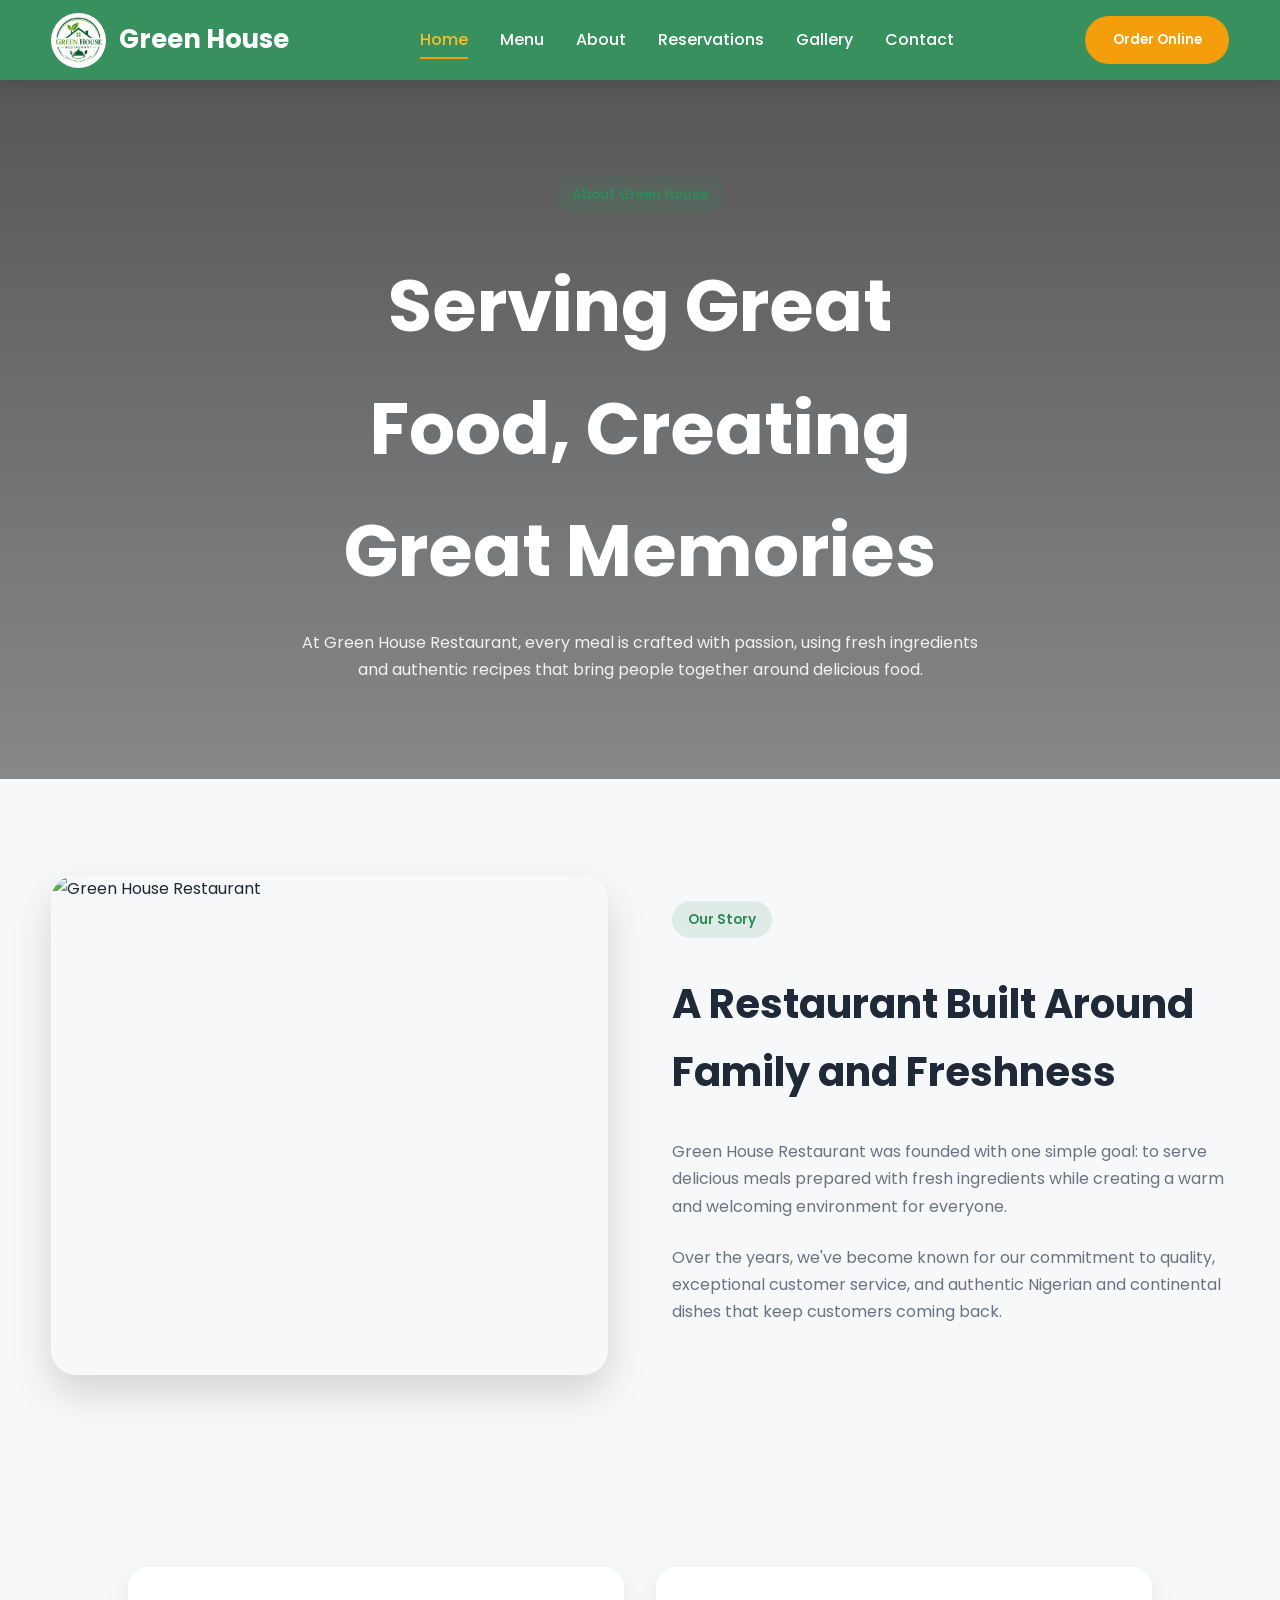
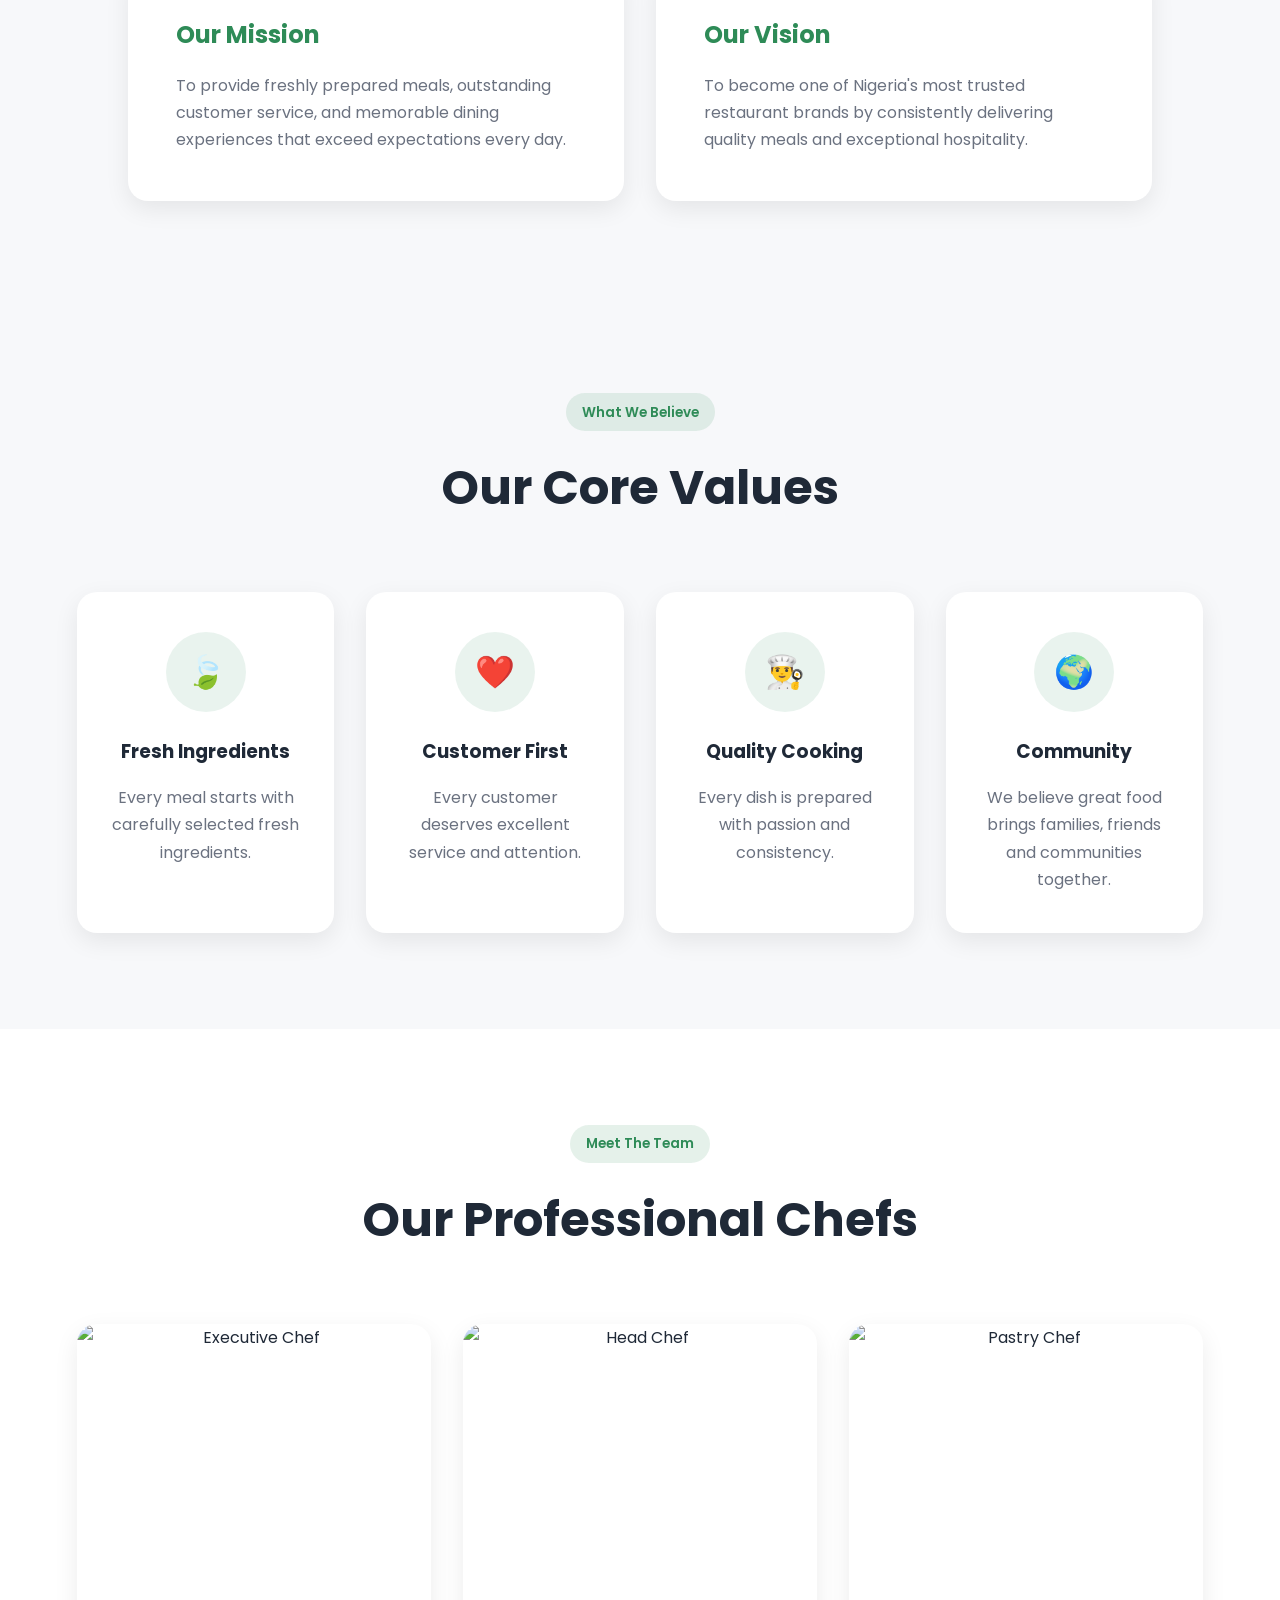
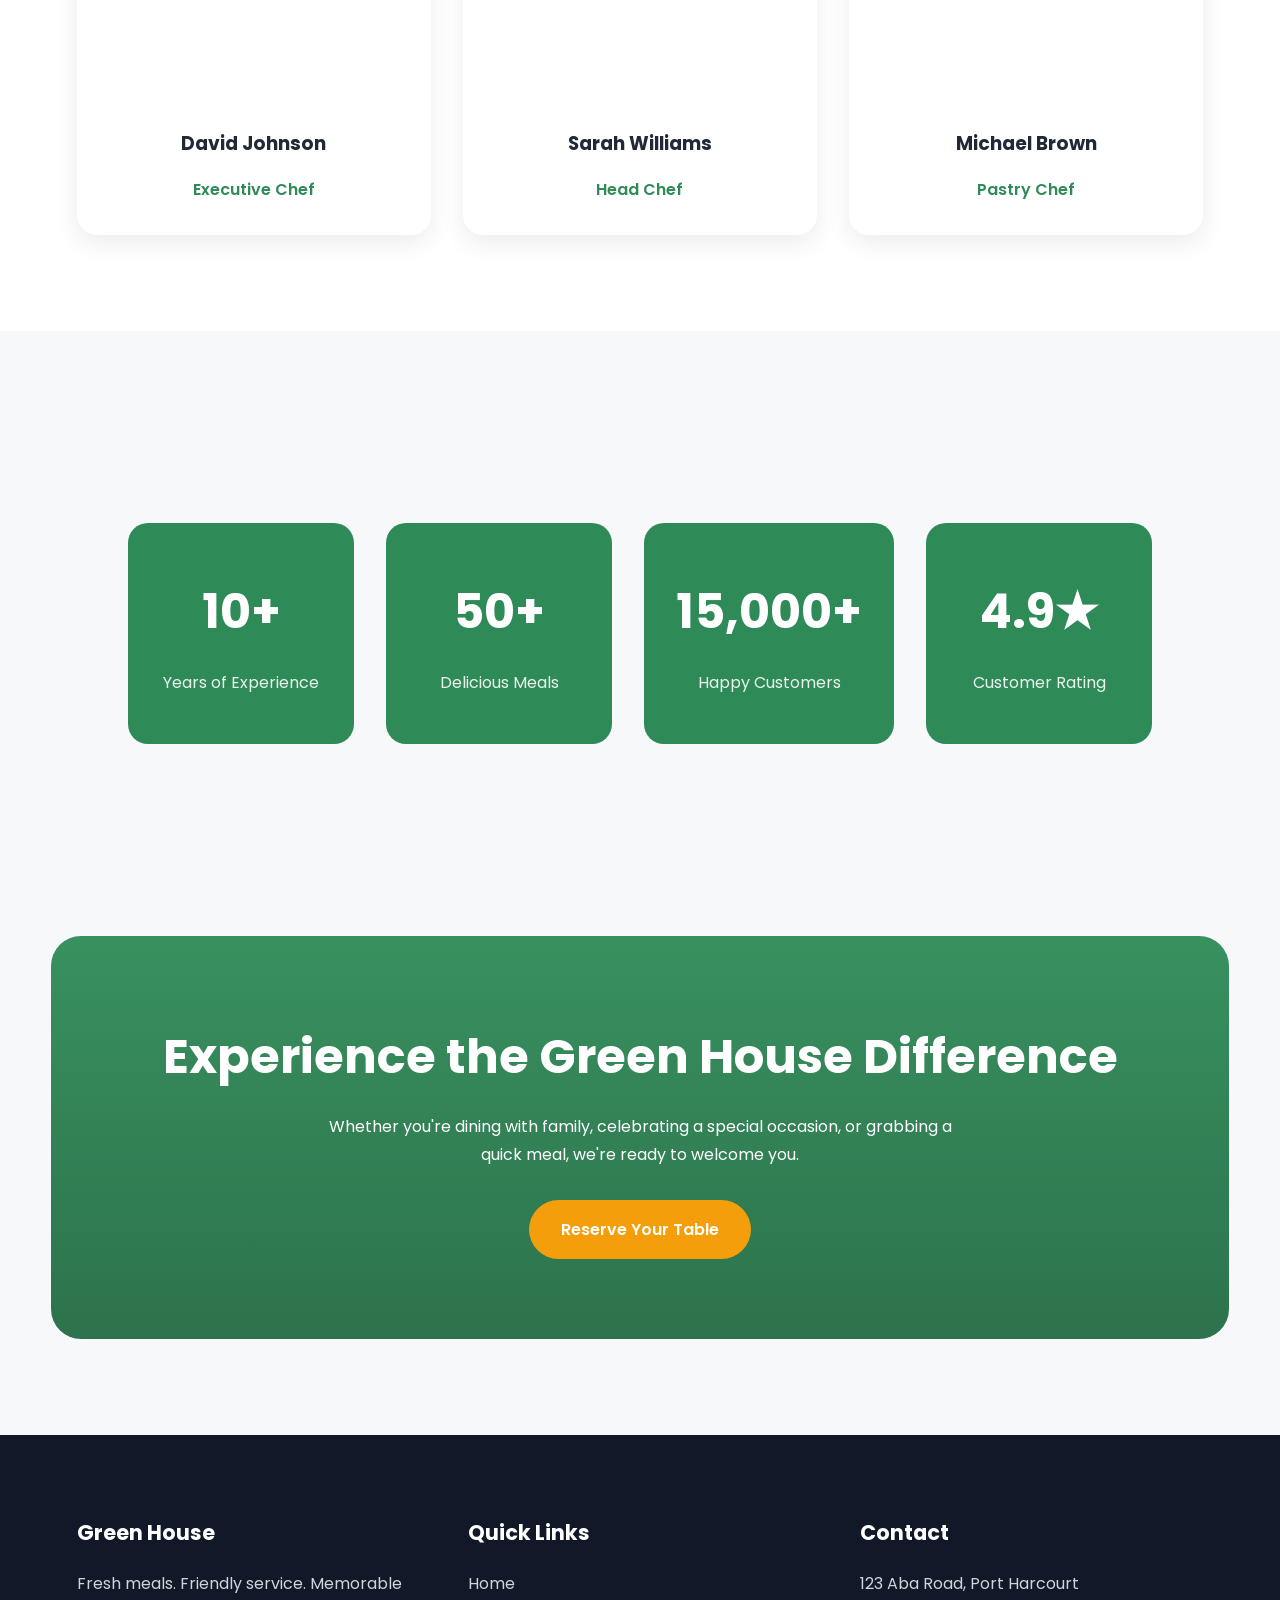
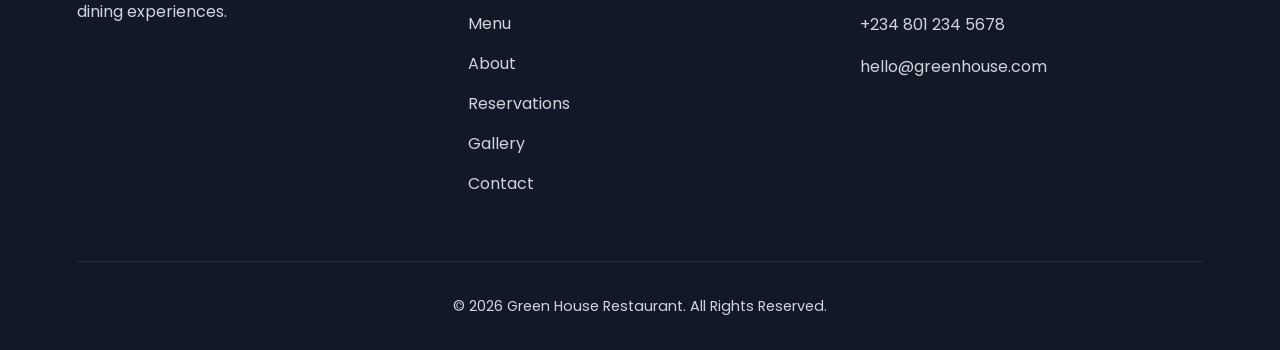
==== pages/about.html @ 8e7ea3d3 "website completed" ====
<!DOCTYPE html>
<html lang="en">
<head>
    <meta charset="UTF-8">
    <meta name="viewport" content="width=device-width, initial-scale=1.0">

    <!--ICONS LINK-->
    
    <link rel="stylesheet" href="https://cdnjs.cloudflare.com/ajax/libs/font-awesome/6.7.2/css/all.min.css">

    <!-- PAGE LINKS -->

    <link rel="stylesheet" href="/css/style.css">

    <link rel="stylesheet" href="/css/homepage.css">
    
    <link rel="stylesheet" href="/css/about.css">

    <link rel="stylesheet" href="/css/responsive.css">

    <!-- FAVICON LINK -->

    <link rel="shortcut icon" href="/assets/icons/Green house logo.png" type="image/x-icon">

    <title>About | Green House Restaurant</title>
</head>
<body>
    <header class="header-container"></header>

    <main>

    <!-- ==========================================
         ABOUT HERO
    =========================================== -->

    <section class="about-hero">

        <div class="about-hero-content">

            <span class="section-tag">

                About Green House

            </span>

            <h1>

                Serving Great Food, Creating Great Memories

            </h1>

            <p>

                At Green House Restaurant, every meal is crafted with passion,
                using fresh ingredients and authentic recipes that bring people
                together around delicious food.

            </p>

        </div>

    </section>



    <!-- ==========================================
         OUR STORY
    =========================================== -->

    <section class="our-story">

        <div class="story-image">

            <img src="images/restaurant-interior.jpg"
                alt="Green House Restaurant">

        </div>

        <div class="story-content">

            <span class="section-tag">

                Our Story

            </span>

            <h2>

                A Restaurant Built Around Family and Freshness

            </h2>

            <p>

                Green House Restaurant was founded with one simple goal:
                to serve delicious meals prepared with fresh ingredients
                while creating a warm and welcoming environment for everyone.

            </p>

            <p>

                Over the years, we've become known for our commitment to
                quality, exceptional customer service, and authentic
                Nigerian and continental dishes that keep customers
                coming back.

            </p>

        </div>

    </section>



    <!-- ==========================================
         MISSION & VISION
    =========================================== -->

    <section class="mission-vision">

        <article class="mission-card">

            <h2>

                Our Mission

            </h2>

            <p>

                To provide freshly prepared meals,
                outstanding customer service,
                and memorable dining experiences
                that exceed expectations every day.

            </p>

        </article>



        <article class="vision-card">

            <h2>

                Our Vision

            </h2>

            <p>

                To become one of Nigeria's most trusted
                restaurant brands by consistently delivering
                quality meals and exceptional hospitality.

            </p>

        </article>

    </section>



    <!-- ==========================================
         OUR VALUES
    =========================================== -->

    <section class="our-values">

        <div class="section-heading">

            <span class="section-tag">

                What We Believe

            </span>

            <h2>

                Our Core Values

            </h2>

        </div>

        <div class="values-container">

            <article class="value-card">

                <div class="value-icon">

                    🍃

                </div>

                <h3>

                    Fresh Ingredients

                </h3>

                <p>

                    Every meal starts with carefully selected fresh ingredients.

                </p>

            </article>



            <article class="value-card">

                <div class="value-icon">

                    ❤️

                </div>

                <h3>

                    Customer First

                </h3>

                <p>

                    Every customer deserves excellent service and attention.

                </p>

            </article>



            <article class="value-card">

                <div class="value-icon">

                    👨‍🍳

                </div>

                <h3>

                    Quality Cooking

                </h3>

                <p>

                    Every dish is prepared with passion and consistency.

                </p>

            </article>



            <article class="value-card">

                <div class="value-icon">

                    🌍

                </div>

                <h3>

                    Community

                </h3>

                <p>

                    We believe great food brings families,
                    friends and communities together.

                </p>

            </article>

        </div>

    </section>



    <!-- ==========================================
         OUR TEAM
    =========================================== -->

    <section class="our-team">

        <div class="section-heading">

            <span class="section-tag">

                Meet The Team

            </span>

            <h2>

                Our Professional Chefs

            </h2>

        </div>

        <div class="team-container">

            <article class="chef-card">

                <img src="images/chef-1.jpg"
                    alt="Executive Chef">

                <h3>

                    David Johnson

                </h3>

                <span>

                    Executive Chef

                </span>

            </article>



            <article class="chef-card">

                <img src="images/chef-2.jpg"
                    alt="Head Chef">

                <h3>

                    Sarah Williams

                </h3>

                <span>

                    Head Chef

                </span>

            </article>



            <article class="chef-card">

                <img src="images/chef-3.jpg"
                    alt="Pastry Chef">

                <h3>

                    Michael Brown

                </h3>

                <span>

                    Pastry Chef

                </span>

            </article>

        </div>

    </section>



    <!-- ==========================================
         STATISTICS
    =========================================== -->

    <section class="statistics">

        <div class="stat">

            <h2>

                10+

            </h2>

            <p>

                Years of Experience

            </p>

        </div>



        <div class="stat">

            <h2>

                50+

            </h2>

            <p>

                Delicious Meals

            </p>

        </div>



        <div class="stat">

            <h2>

                15,000+

            </h2>

            <p>

                Happy Customers

            </p>

        </div>



        <div class="stat">

            <h2>

                4.9★

            </h2>

            <p>

                Customer Rating

            </p>

        </div>

    </section>



    <!-- ==========================================
         ABOUT CTA
    =========================================== -->

    <section class="about-cta">

        <h2>

            Experience the Green House Difference

        </h2>

        <p>

            Whether you're dining with family,
            celebrating a special occasion,
            or grabbing a quick meal,
            we're ready to welcome you.

        </p>

        <a href="reservation.html"
            class="cta-btn">

            Reserve Your Table

        </a>

    </section>

</main>

    <footer class="reusable-footer">

    </footer>

    <script type="module" src="/js/script.js"></script>
</body>
</html>
---- css/style.css ----
/* ===========================
   GOOGLE FONTS
=========================== */

@import url('https://fonts.googleapis.com/css2?family=Poppins:wght@300;400;500;600;700;800&display=swap');


/* ===========================
   CSS VARIABLES
=========================== */

:root{

    --primary:#2E8B57;
    --primary-dark:#226b43;

    --secondary:#F59E0B;
    --secondary-light:#FBBF24;

    --white:#FFFFFF;
    --background:#F7F8FA;

    --text:#1F2937;
    --text-light:#6B7280;

    --border:#E5E7EB;

    --shadow:0 8px 25px rgba(0,0,0,.08);
    --shadow-lg:0 18px 40px rgba(0,0,0,.15);

    --transition:.35s ease;

    --radius-sm:8px;
    --radius-md:15px;
    --radius-lg:25px;

}

/* ===========================
   RESET
=========================== */

*{

    margin:0;
    padding:0;
    box-sizing:border-box;

}

html{

    scroll-behavior:smooth;

}

body{

    font-family:'Poppins',sans-serif;

    background:var(--background);

    color:var(--text);

    line-height:1.7;

    overflow-x:hidden;

}

img{

    display:block;

    width:100%;

}

a{

    text-decoration:none;

}

ul{

    list-style:none;

}

button{

    border:none;

    outline:none;

    cursor:pointer;

    font-family:inherit;

}

/* ===========================
   CONTAINER
=========================== */

.container{

    width:min(1200px,90%);

    margin:auto;

}


/* ===========================
   SECTIONS
=========================== */

section{

    padding:6rem 6%;

}

/* ===========================
   SECTION HEADING
=========================== */

.section-heading{

    max-width:650px;

    margin:0 auto 4rem;

    text-align:center;

}

.section-tag{

    display:inline-block;

    background:rgba(46,139,87,.12);

    color:var(--primary);

    padding:.45rem 1rem;

    border-radius:999px;

    font-size:.85rem;

    font-weight:600;

    margin-bottom:1rem;

}

.section-heading h2{

    font-size:clamp(2rem,4vw,3rem);

    margin-bottom:1rem;

    color:var(--text);

}

.section-heading p{

    color:var(--text-light);

    font-size:1rem;

}

/* ===========================
   BUTTONS
=========================== */

button,
.cta-btn,
.view-menu-btn{

    display:inline-flex;

    align-items:center;

    justify-content:center;

    padding:1rem 2rem;

    border-radius:999px;

    font-weight:600;

    transition:var(--transition);

}

button:hover,
.cta-btn:hover,
.view-menu-btn:hover{

    transform:translateY(-4px);

}


.hero-order-btn,
.order-btn,
.meal-order-btn,
.cta-btn{

    background:var(--secondary);

    color:var(--white);

}

.hero-order-btn:hover,
.order-btn:hover,
.meal-order-btn:hover,
.cta-btn:hover{

    background:var(--secondary-light);

    box-shadow:0 10px 25px rgba(245,158,11,.35);

}

.view-menu-btn{

    background:var(--primary);

    color:white;

}

.view-menu-btn:hover{

    background:var(--primary-dark);

}

/* ===========================
   CARD
=========================== */

.card,
.feature-card,
.category-card,
.testimonial{

    background:white;

    border-radius:20px;

    overflow:hidden;

    box-shadow:var(--shadow);

    transition:var(--transition);

}

.card:hover,
.feature-card:hover,
.category-card:hover,
.testimonial:hover{

    transform:translateY(-10px);

    box-shadow:var(--shadow-lg);

}


/* ===========================
   ANIMATIONS
=========================== */

@keyframes fadeUp{

    from{

        opacity:0;

        transform:translateY(40px);

    }

    to{

        opacity:1;

        transform:translateY(0);

    }

}

.hero-container,
.card,
.feature-card,
.category-card,
.testimonial{

    animation:fadeUp .8s ease forwards;

}


::selection{

    background:var(--primary);

    color:white;

}

/* ==========================================
   02. HEADER & NAVIGATION
========================================== */

header{

    position:sticky;
    top:0;
    left:0;

    width:100%;

    z-index:1000;

    background:rgba(46,139,87,.95);

    backdrop-filter:blur(12px);

    box-shadow:0 5px 20px rgba(0,0,0,.12);

}

.nav-bar{

    width:min(1200px,92%);
    margin:auto;

    display:flex;

    justify-content:space-between;
    align-items:center;

    min-height:80px;

}


.logo{

    display:flex;

    align-items:center;

    gap:.8rem;

}

#green-house-logo{

    width:55px;
    height:55px;

    object-fit:cover;

    border-radius:50%;

}

.logo h2{

    color:var(--white);

    font-size:1.6rem;

    font-weight:700;

}


.nav-list-items{

    display:flex;

    align-items:center;

    gap:2rem;

}


.nav-list-items a{

    position:relative;

    color:var(--white);

    font-size:1rem;

    font-weight:500;

    transition:var(--transition);

}

.nav-list-items a::after{

    content:"";

    position:absolute;

    left:0;
    bottom:-8px;

    width:0;

    height:2px;

    background:var(--secondary);

    transition:var(--transition);

}


.nav-list-items a:hover::after,
.nav-list-items a.active::after{

    width:100%;

}


.nav-list-items a.active{

    color:var(--secondary-light);

}


.order-btn{

    background:var(--secondary);

    color:var(--white);

    padding:.9rem 1.7rem;

    border-radius:999px;

    font-weight:600;

}

.order-btn:hover{

    background:var(--secondary-light);

}


.menu-toggle{

    display:none;

    background:none;

}


.menu-toggle span{

    display:block;

    width:28px;

    height:3px;

    margin:5px 0;

    background:var(--white);

    border-radius:50px;

    transition:var(--transition);

}

.menu-toggle.active span:nth-child(1){

    transform:translateY(8px) rotate(45deg);

}

.menu-toggle.active span:nth-child(2){

    opacity:0;

}

.menu-toggle.active span:nth-child(3){

    transform:translateY(-8px) rotate(-45deg);

}


/* ==========================================
   09. FOOTER
========================================== */

footer{

    background:#111827;

    color:#d1d5db;

    padding:5rem 6% 2rem;

}

.footer-container{

    width:min(1200px,100%);

    margin:auto;

    display:grid;

    grid-template-columns:repeat(auto-fit,minmax(250px,1fr));

    gap:3rem;

}

.footer-container h3{

    color:#fff;

    margin-bottom:1.2rem;

    font-size:1.3rem;

}

.footer-container p{

    margin-bottom:.8rem;

    line-height:1.8;

}

.footer-container ul{

    display:flex;

    flex-direction:column;

    gap:.8rem;

}

.footer-container a{

    color:#d1d5db;

    transition:var(--transition);

}

.footer-container a:hover{

    color:var(--secondary);

    padding-left:6px;

}

.copyright{

    text-align:center;

    margin-top:4rem;

    padding-top:2rem;

    border-top:1px solid rgba(255,255,255,.1);

    font-size:.9rem;

}





/* ==========================================
   NOTIFICATION
========================================== */

.notification{

    position:fixed;

    top:2rem;

    right:2rem;

    min-width:280px;

    max-width:350px;

    padding:1rem 1.5rem;

    border-radius:12px;

    color:#fff;

    font-weight:500;

    box-shadow:0 10px 30px rgba(0,0,0,.15);

    transform:translateX(120%);

    transition:.35s ease;

    z-index:9999;

}

.notification.show{

    transform:translateX(0);

}

.notification.success{

    background:var(--primary);

}

.notification.error{

    background:#dc2626;

}

@media(max-width:768px){

    

}
---- css/homepage.css ----
/* ==========================================
   03. HERO SECTION
========================================== */

.hero-section{

    min-height:90vh;

    display:flex;

    align-items:center;

    padding:0 6%;

    background:
        linear-gradient(
            rgba(0,0,0,.65),
            rgba(0,0,0,.45)
        ),
        url("/assets/images/Hero image.jpg");

    background-size:cover;

    background-position:center;

    background-repeat:no-repeat;

}


.hero-container{

    max-width:650px;

    color:var(--white);

}

.hero-container h1{

    font-size:clamp(3rem,6vw,5rem);

    line-height:1.1;

    font-weight:700;

    margin-bottom:1.5rem;

}

.hero-container p{

    font-size:1.1rem;

    color:rgba(255,255,255,.9);

    margin-bottom:2rem;

    max-width:600px;

}


.hero-buttons{

    display:flex;

    align-items:center;

    gap:1rem;

    flex-wrap:wrap;

}

.hero-order-btn{

    background:var(--secondary);

    color:var(--white);

    padding:1rem 2.3rem;

    border-radius:999px;

    font-size:1rem;

    font-weight:600;

    transition:var(--transition);

}

.hero-order-btn:hover{

    background:var(--secondary-light);

    transform:translateY(-4px);

    box-shadow:0 12px 30px rgba(245,158,11,.35);

}

.hero-order-btn:disabled{

    background:#b9b9b9;

    cursor:not-allowed;

    transform:none;

    box-shadow:none;

}


/* ==========================================
   04. FEATURED MEALS
========================================== */

.featured-meals{

    background:var(--background);

}

.meals{

    width:min(1200px,100%);

    margin:auto;

    display:grid;

    grid-template-columns:repeat(auto-fit,minmax(320px,1fr));

    gap:2rem;

}

.card{

    background:var(--white);

    border-radius:20px;

    overflow:hidden;

    box-shadow:var(--shadow);

    transition:var(--transition);

    display:flex;

    flex-direction:column;

}

.card:hover{

    transform:translateY(-10px);

    box-shadow:var(--shadow-lg);

}

.card-image{

    position:relative;

    overflow:hidden;

}

.card-image img{

    width:100%;

    height:240px;

    object-fit:cover;

    transition:.5s;

}

.card:hover .card-image img{

    transform:scale(1.08);

}

.badge{

    position:absolute;

    top:15px;

    right:15px;

    background:#dc2626;

    color:white;

    padding:.45rem .9rem;

    border-radius:999px;

    font-size:.75rem;

    font-weight:600;

}

.card-content{

    flex:1;

    padding:1.5rem;

}

.card-content h3{

    font-size:1.35rem;

    margin-bottom:.75rem;

}

.card-content p{

    color:var(--text-light);

    font-size:.95rem;

}

.card-footer{

    display:flex;

    justify-content:space-between;

    align-items:center;

    padding:1.5rem;

    border-top:1px solid var(--border);

}

.price{

    color:var(--primary);

    font-size:1.4rem;

    font-weight:700;

}

.meal-order-btn{

    background:var(--primary);

    color:white;

    padding:.85rem 1.4rem;

    border-radius:999px;

    transition:var(--transition);

}

.meal-order-btn:hover{

    background:var(--primary-dark);

}

.featured-btn{

    margin-top:4rem;

    text-align:center;

}

.view-menu-btn{

    padding:1rem 2rem;

    background:var(--primary);

    color:white;

    border-radius:999px;

    display:inline-block;

    transition:var(--transition);

}

.view-menu-btn:hover{

    background:var(--primary-dark);

}



/* ==========================================
   05. WHY CHOOSE US
========================================== */

.why-us{

    background:#fff;

}

.features{

    width:min(1200px,100%);
    margin:auto;

    display:grid;

    grid-template-columns:repeat(auto-fit,minmax(250px,1fr));

    gap:2rem;

}

.feature-card{

    background:#fff;

    padding:2.5rem 2rem;

    text-align:center;

    border-radius:20px;

    box-shadow:var(--shadow);

    transition:var(--transition);

}

.feature-card:hover{

    transform:translateY(-10px);

    box-shadow:var(--shadow-lg);

}

.feature-icon{

    width:80px;

    height:80px;

    margin:0 auto 1.5rem;

    display:flex;

    justify-content:center;

    align-items:center;

    font-size:2.2rem;

    background:rgba(46,139,87,.1);

    border-radius:50%;

}

.feature-card h3{

    margin-bottom:1rem;

    font-size:1.35rem;

}

.feature-card p{

    color:var(--text-light);

    font-size:.95rem;

}


/* ==========================================
   06. CATEGORIES
========================================== */

.categories{

    background:var(--background);

}

.category-container{

    width:min(1200px,100%);

    margin:auto;

    display:grid;

    grid-template-columns:repeat(auto-fit,minmax(260px,1fr));

    gap:2rem;

}

.category-card{

    background:#fff;

    border-radius:20px;

    overflow:hidden;

    box-shadow:var(--shadow);

    transition:var(--transition);

    cursor:pointer;

}

.category-card:hover{

    transform:translateY(-10px);

    box-shadow:var(--shadow-lg);

}

.category-card img{

    width:100%;

    height:230px;

    object-fit:cover;

    transition:.5s;

}

.category-card:hover img{

    transform:scale(1.08);

}

.category-card h3{

    padding:1.5rem;

    text-align:center;

    font-size:1.3rem;

}


/* ==========================================
   07. TESTIMONIALS
========================================== */

.testimonials{

    background:#fff;

}

.testimonial-container{

    width:min(1200px,100%);

    margin:auto;

    display:grid;

    grid-template-columns:repeat(auto-fit,minmax(320px,1fr));

    gap:2rem;

}

.testimonial{

    background:#fff;

    padding:2rem;

    border-radius:20px;

    box-shadow:var(--shadow);

    transition:var(--transition);

    position:relative;

}

.testimonial:hover{

    transform:translateY(-10px);

    box-shadow:var(--shadow-lg);

}

.testimonial::before{

    content:"“";

    position:absolute;

    top:15px;

    left:20px;

    font-size:5rem;

    color:rgba(46,139,87,.15);

    font-family:serif;

    line-height:1;

}

.testimonial p{

    margin:2rem 0 1.5rem;

    color:var(--text-light);

    font-style:italic;

}

.testimonial h4{

    color:var(--primary);

    font-weight:600;

}


/* ==========================================
   08. CALL TO ACTION
========================================== */

.cta{

    text-align:center;

    background:linear-gradient(rgba(46,139,87,.95),rgba(34,107,67,.95));

    color:#fff;

    border-radius:30px;

    width:min(1200px,92%);

    margin:6rem auto;

}

.cta h2{

    font-size:clamp(2rem,4vw,3rem);

    margin-bottom:1rem;

}

.cta p{

    max-width:650px;

    margin:0 auto 2rem;

    opacity:.9;

}

.cta-btn{

    display:inline-block;

    background:var(--secondary);

    color:#fff;

    padding:1rem 2rem;

    border-radius:999px;

    transition:var(--transition);

}

.cta-btn:hover{

    background:var(--secondary-light);

    transform:translateY(-4px);

}
---- css/about.css ----
/* ==========================================
   ABOUT HERO
========================================== */

.about-hero{

    min-height:55vh;

    display:flex;

    justify-content:center;

    align-items:center;

    text-align:center;

    padding:6rem 6%;

    background:
    linear-gradient(rgba(0,0,0,.65),rgba(0,0,0,.45)),
    url("../images/about-banner.jpg");

    background-size:cover;

    background-position:center;

    color:#fff;

}

.about-hero-content{

    max-width:700px;

}

.about-hero h1{

    font-size:clamp(2.8rem,6vw,4.5rem);

    margin:1rem 0;

}

.about-hero p{

    color:rgba(255,255,255,.9);

}



/* ==========================================
   OUR STORY
========================================== */

.our-story{

    width:min(1200px,92%);

    margin:auto;

    padding:6rem 0;

    display:grid;

    grid-template-columns:repeat(2,1fr);

    gap:4rem;

    align-items:center;

}

.story-image img{

    width:100%;

    height:500px;

    object-fit:cover;

    border-radius:25px;

    box-shadow:var(--shadow-lg);

}

.story-content h2{

    margin:1rem 0 2rem;

    font-size:2.5rem;

}

.story-content p{

    color:var(--text-light);

    margin-bottom:1.5rem;

}



/* ==========================================
   MISSION & VISION
========================================== */

.mission-vision{

    width:min(1200px,92%);

    margin:auto;

    padding-bottom:6rem;

    display:grid;

    grid-template-columns:repeat(2,1fr);

    gap:2rem;

}

.mission-card,
.vision-card{

    background:#fff;

    padding:3rem;

    border-radius:20px;

    box-shadow:var(--shadow);

    transition:var(--transition);

}

.mission-card:hover,
.vision-card:hover{

    transform:translateY(-10px);

    box-shadow:var(--shadow-lg);

}

.mission-card h2,
.vision-card h2{

    color:var(--primary);

    margin-bottom:1rem;

}

.mission-card p,
.vision-card p{

    color:var(--text-light);

}


/* ==========================================
   VALUES
========================================== */

.our-values{

    background:var(--background);

}

.values-container{

    width:min(1200px,100%);

    margin:auto;

    display:grid;

    grid-template-columns:repeat(auto-fit,minmax(250px,1fr));

    gap:2rem;

}

.value-card{

    background:#fff;

    padding:2.5rem 2rem;

    border-radius:20px;

    text-align:center;

    box-shadow:var(--shadow);

    transition:var(--transition);

}

.value-card:hover{

    transform:translateY(-10px);

    box-shadow:var(--shadow-lg);

}

.value-icon{

    width:80px;

    height:80px;

    margin:0 auto 1.5rem;

    border-radius:50%;

    background:rgba(46,139,87,.1);

    display:flex;

    justify-content:center;

    align-items:center;

    font-size:2rem;

}

.value-card h3{

    margin-bottom:1rem;

}

.value-card p{

    color:var(--text-light);

}



/* ==========================================
   TEAM
========================================== */

.our-team{

    background:#fff;

}

.team-container{

    width:min(1200px,100%);

    margin:auto;

    display:grid;

    grid-template-columns:repeat(auto-fit,minmax(300px,1fr));

    gap:2rem;

}

.chef-card{

    background:#fff;

    border-radius:20px;

    overflow:hidden;

    text-align:center;

    box-shadow:var(--shadow);

    transition:var(--transition);

}

.chef-card:hover{

    transform:translateY(-10px);

    box-shadow:var(--shadow-lg);

}

.chef-card img{

    width:100%;

    height:380px;

    object-fit:cover;

}

.chef-card h3{

    margin-top:1.5rem;

}

.chef-card span{

    display:block;

    margin:1rem 0 2rem;

    color:var(--primary);

    font-weight:600;

}



/* ==========================================
   STATISTICS
========================================== */

.statistics{

    width:min(1200px,92%);

    margin:6rem auto;

    display:grid;

    grid-template-columns:repeat(4,1fr);

    gap:2rem;

}

.stat{

    background:var(--primary);

    color:#fff;

    padding:3rem 2rem;

    text-align:center;

    border-radius:20px;

}

.stat h2{

    font-size:3rem;

    margin-bottom:1rem;

}

.stat p{

    opacity:.9;

}



/* ==========================================
   ABOUT CTA
========================================== */

.about-cta{

    width:min(1200px,92%);

    margin:6rem auto;

    padding:5rem 2rem;

    text-align:center;

    border-radius:30px;

    background:
    linear-gradient(rgba(46,139,87,.95),
    rgba(34,107,67,.95));

    color:#fff;

}

.about-cta h2{

    font-size:clamp(2rem,4vw,3rem);

    margin-bottom:1rem;

}

.about-cta p{

    max-width:650px;

    margin:0 auto 2rem;

}
---- css/responsive.css ----
@media (max-width: 992px) {

    .reservation-section{

        grid-template-columns:1fr;

        gap:3rem;

    }

    .reservation-info{

        text-align:center;

    }

    .reservation-details{

        max-width:650px;

        width:100%;

        margin:2rem auto 0;

    }
    
    
    .gallery-grid{

        grid-template-columns:repeat(2,minmax(0,1fr));

    }
    
    .contact-section{

        grid-template-columns:1fr;

        gap:3rem;

    }

}




@media(max-width:768px){

    section{

        padding:4rem 1.5rem;

    }

    .nav-bar{

        min-height:70px;
        

    }

    .order-btn{

        display:none;

    }

    .menu-toggle{

        display:block;

    }

    .nav-list-items{

        position:fixed;
        display: none;

        top:70px;
        right:-100%;

        width:260px;

        height:calc(100vh - 70px);

        background:var(--primary);

        flex-direction:column;

        justify-content:flex-start;

        padding-top:3rem;

        gap:2rem;

        transition:.4s ease;

    }

    .nav-list-items.active{
    
       display: flex;

        right:0;

    }

    .hero-section{

        min-height:75vh;

        justify-content:center;

        text-align:center;

        padding:2rem;

    }

    .hero-container{

        margin:auto;

    }

    .hero-container h1{

        font-size:2.8rem;

    }

    .hero-container p{

        font-size:1rem;

    }

    .hero-buttons{

        justify-content:center;

    }

    .hero-order-btn{

        width:100%;

    }

    .meals{

        grid-template-columns:1fr;

    }

     .features{

        grid-template-columns:1fr;

    }

    .category-container{

        grid-template-columns:1fr;

    }

     .testimonial-container{

        grid-template-columns:1fr;

    }

    .cta{

        border-radius:20px;

        padding:4rem 1.5rem;

    }

    .footer-container{

        grid-template-columns:1fr;

        text-align:center;

    }

    .footer-container ul{

        align-items:center;

    }
    
    .menu-hero{

        min-height:45vh;

    }

    .chef-special{

        grid-template-columns:1fr;

        text-align:center;

    }

    .special-image{

        order:1;

    }

    .special-content{

        order:2;

    }

    .menu-grid{

        grid-template-columns:1fr;

    }

    .filter-buttons{

        justify-content:flex-start;

        overflow-x:auto;

        flex-wrap:nowrap;

        padding-bottom:.5rem;

    }
    
    .our-story{

        grid-template-columns:1fr;

        text-align:center;

    }

    .story-image{

        order:1;

    }

    .story-content{

        order:2;

    }

    .mission-vision{

        grid-template-columns:1fr;

    }

    .values-container{

        grid-template-columns:1fr;

    }

    .team-container{

        grid-template-columns:1fr;

    }

    .statistics{

        grid-template-columns:repeat(2,1fr);

    }
    
    
    /* ==========================================
   RESERVATION RESPONSIVE
========================================== */

    
    
    .reservation-hero{

        min-height:45vh;

        padding:5rem 1.5rem;

    }

    .reservation-hero h1{

        font-size:2.8rem;

    }

    .reservation-section{

        width:92%;

        margin:4rem auto;

    }

    .reservation-form-container{

        padding:2rem;

    }

    .reservation-form{

        grid-template-columns:1fr;

    }

    .hours-container{

        grid-template-columns:1fr;

    }

    .policy-container{

        grid-template-columns:1fr;

    }

    .reservation-cta{

        width:92%;

        padding:4rem 2rem;

        margin:4rem auto;

    }
    
    
    
    
    .gallery-hero{

        min-height:45vh;

        padding:5rem 1.5rem;

    }

    .gallery-hero h1{

        font-size:2.8rem;

    }

    .gallery-filter-buttons{

        justify-content:flex-start;

        flex-wrap:nowrap;

        overflow-x:auto;

        padding-bottom:.5rem;

        scrollbar-width:none;

    }

    .gallery-filter-buttons::-webkit-scrollbar{

        display:none;

    }

    .gallery-grid{

        grid-template-columns:1fr;

    }

    .gallery-card img{

        height:250px;

    }

    .memory-container{

        grid-template-columns:1fr;

    }

    .gallery-cta{

        width:92%;

        margin:4rem auto;

        padding:4rem 2rem;

    }
    
    
    
    .contact-hero{

        min-height:45vh;

        padding:5rem 1.5rem;

    }

    .contact-hero h1{

        font-size:2.8rem;

    }

    .contact-section{

        width:100%;

        padding-inline:1.5rem;

        margin:4rem auto;

    }

    .contact-form-container{

        padding:2rem;

    }

    .contact-form{

        grid-template-columns:1fr;

    }

    .faq-question{

        padding:1.25rem;

        text-align:left;

    }

    .map-container iframe{

        height:350px;

    }

    .contact-cta{

        width:92%;

        margin:4rem auto;

        padding:4rem 2rem;

    }
    
    .notification{

        left:1rem;

        right:1rem;

        max-width:none;

        min-width:0;

    }


}



@media (max-width: 576px){

    .reservation-hero{

        min-height:40vh;

    }

    .reservation-hero h1{

        font-size:2.3rem;

    }

    .reservation-info h2{

        font-size:2rem;

    }

    .reservation-form-container{

        padding:1.5rem;

    }

    .detail-box{

        padding:1.2rem;

    }

    .hour-card{

        padding:2rem;

    }

    .policy-card{

        padding:2rem 1.5rem;

    }

    .reservation-cta h2{

        font-size:2rem;

    }
    
    
    .gallery-hero{

        min-height:40vh;

    }

    .gallery-hero h1{

        font-size:2.2rem;

    }

    .gallery-overlay h3{

        font-size:1.25rem;

    }
    
    
    
    .contact-hero{

        min-height:40vh;

    }

    .contact-hero h1{

        font-size:2.2rem;

    }

    .contact-information h2{

        font-size:2rem;

    }

    .contact-form-container{

        padding:1.5rem;

    }

    .contact-card{

        padding:1.2rem;

    }

    .map-container iframe{

        height:280px;

    }

    .contact-cta h2{

        font-size:2rem;

    }

}
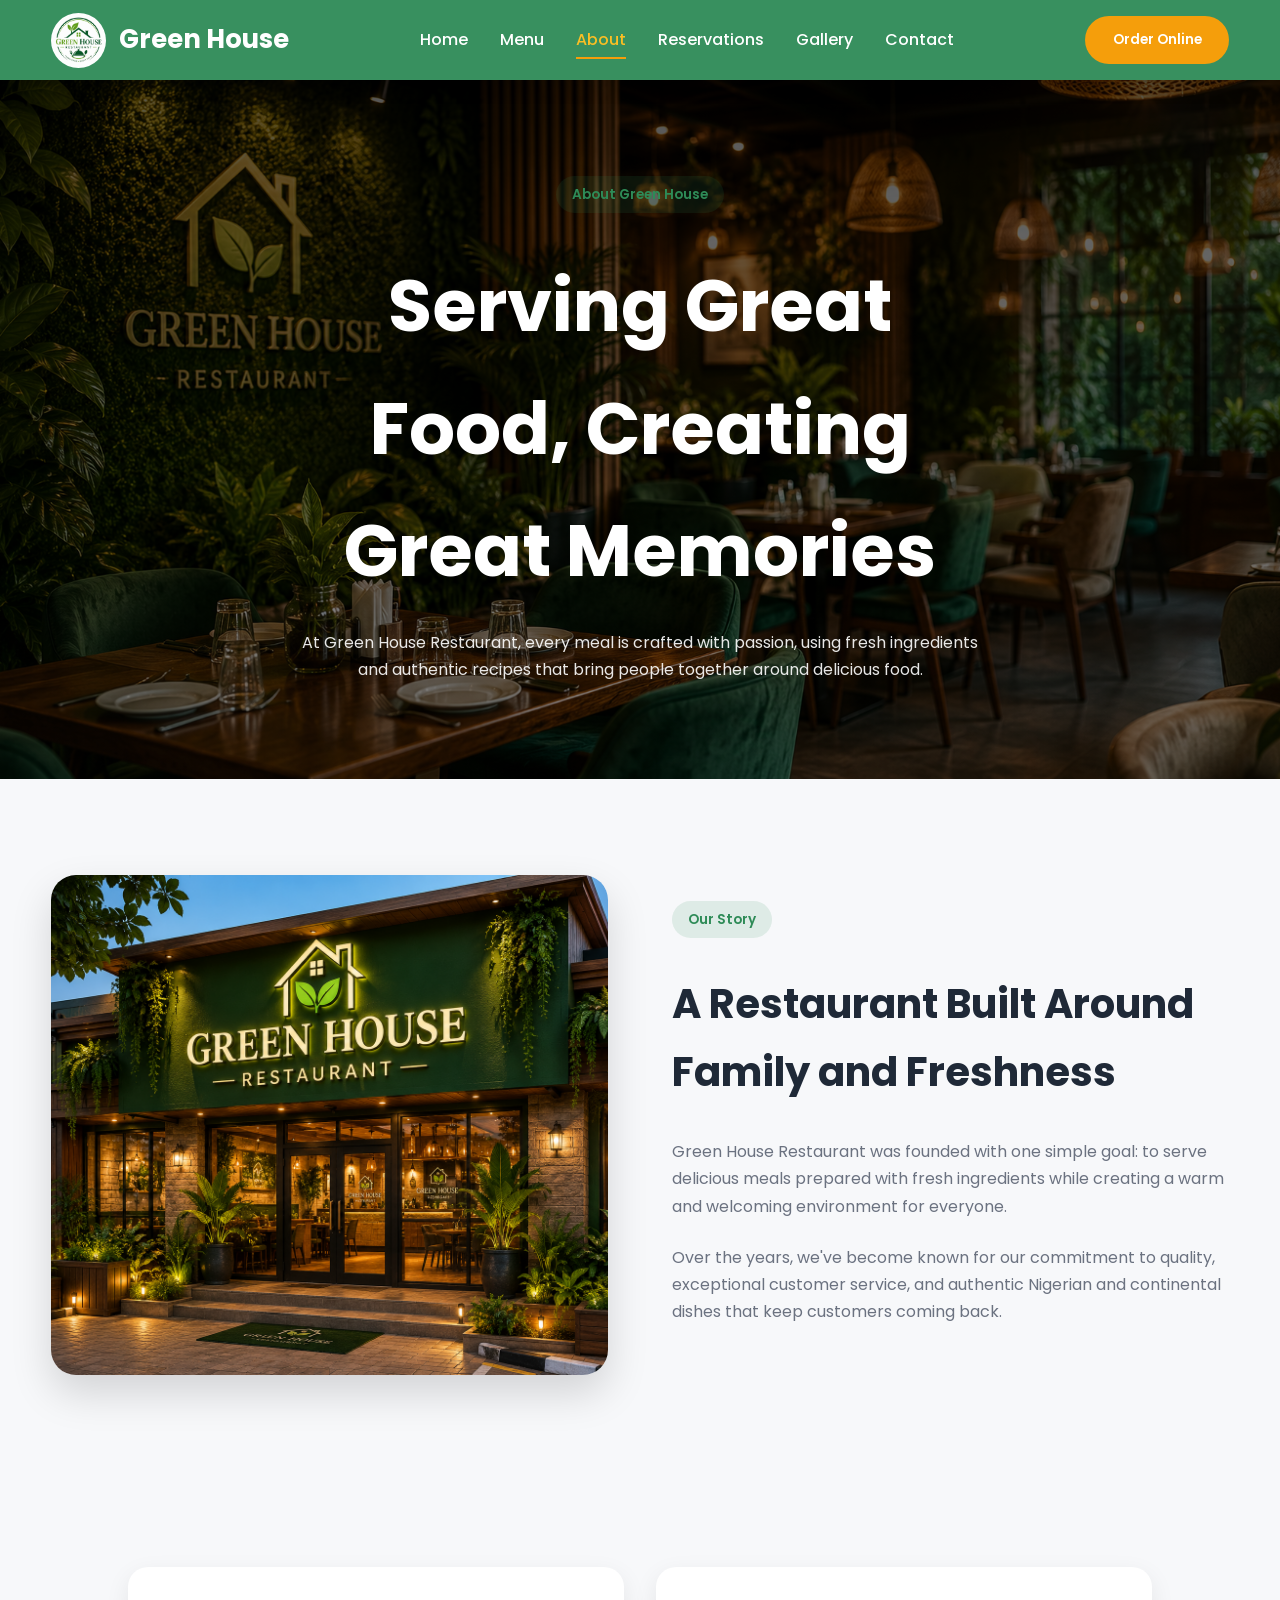
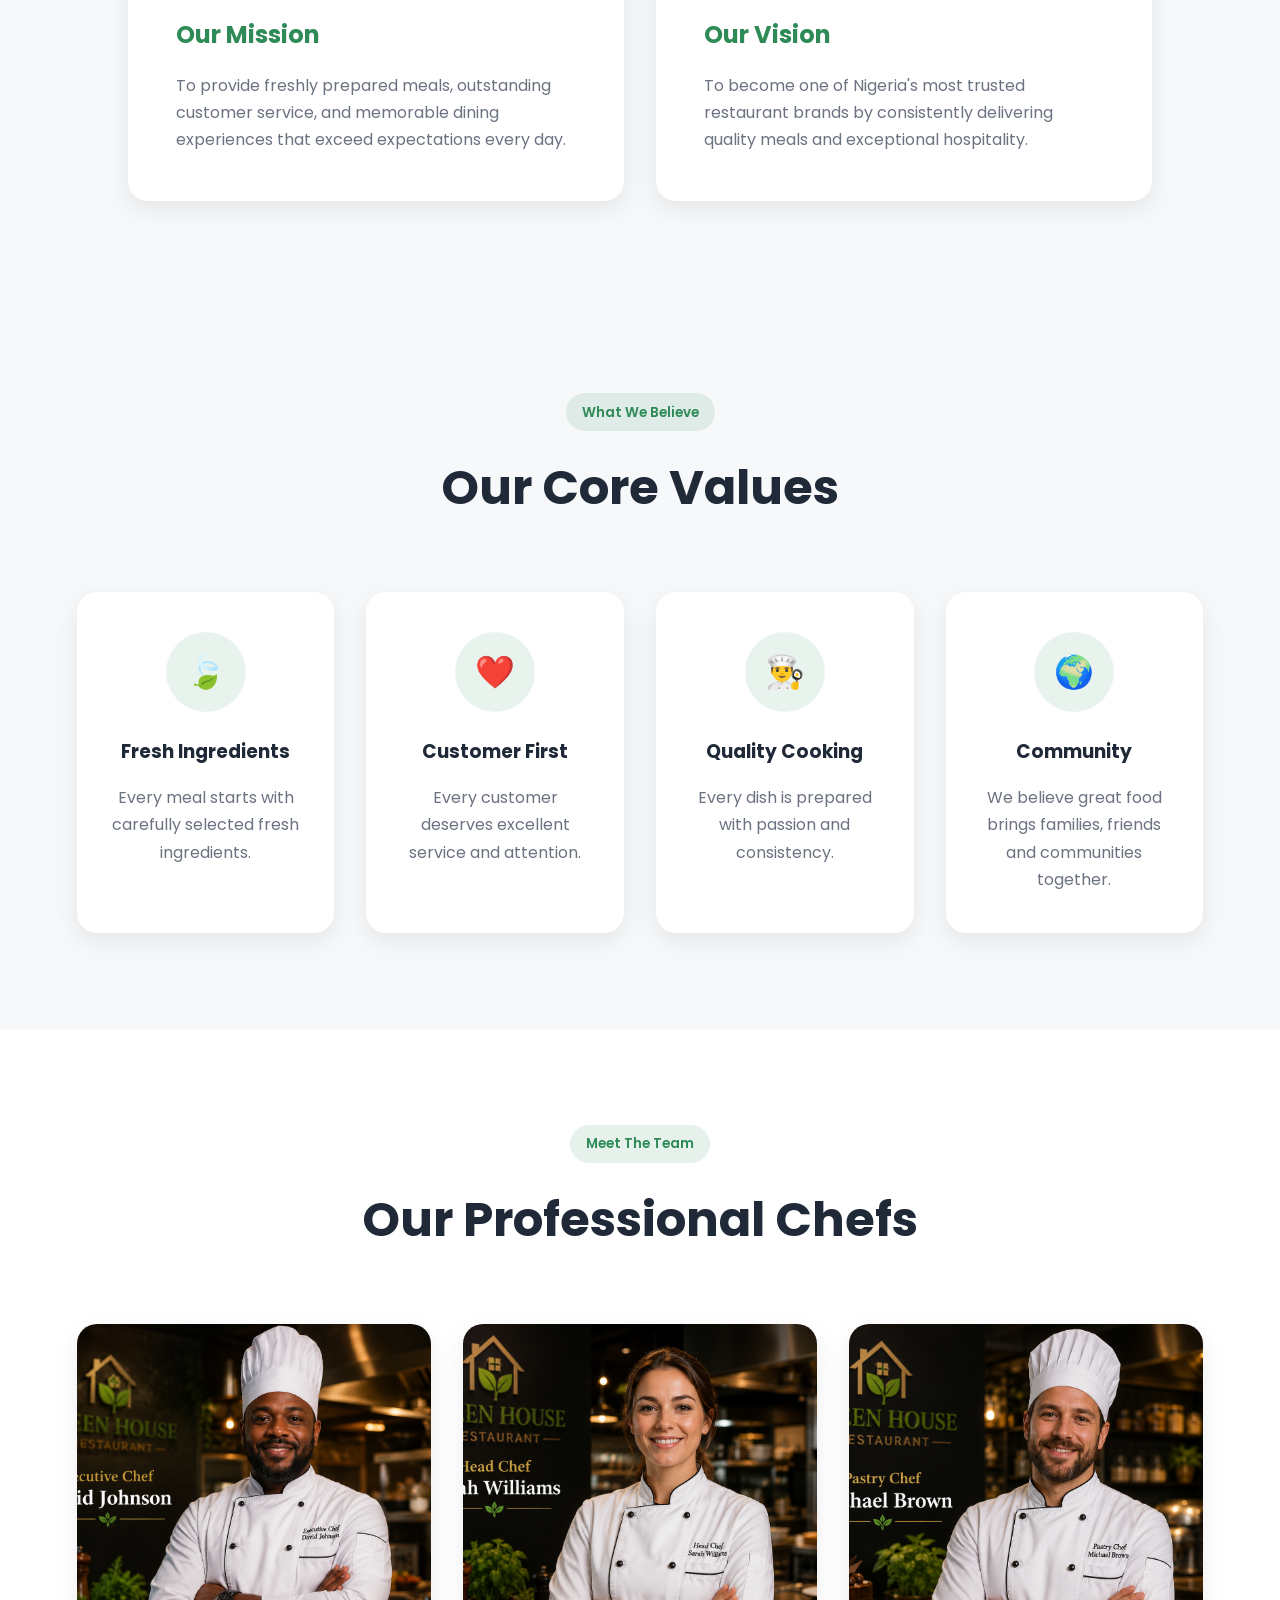
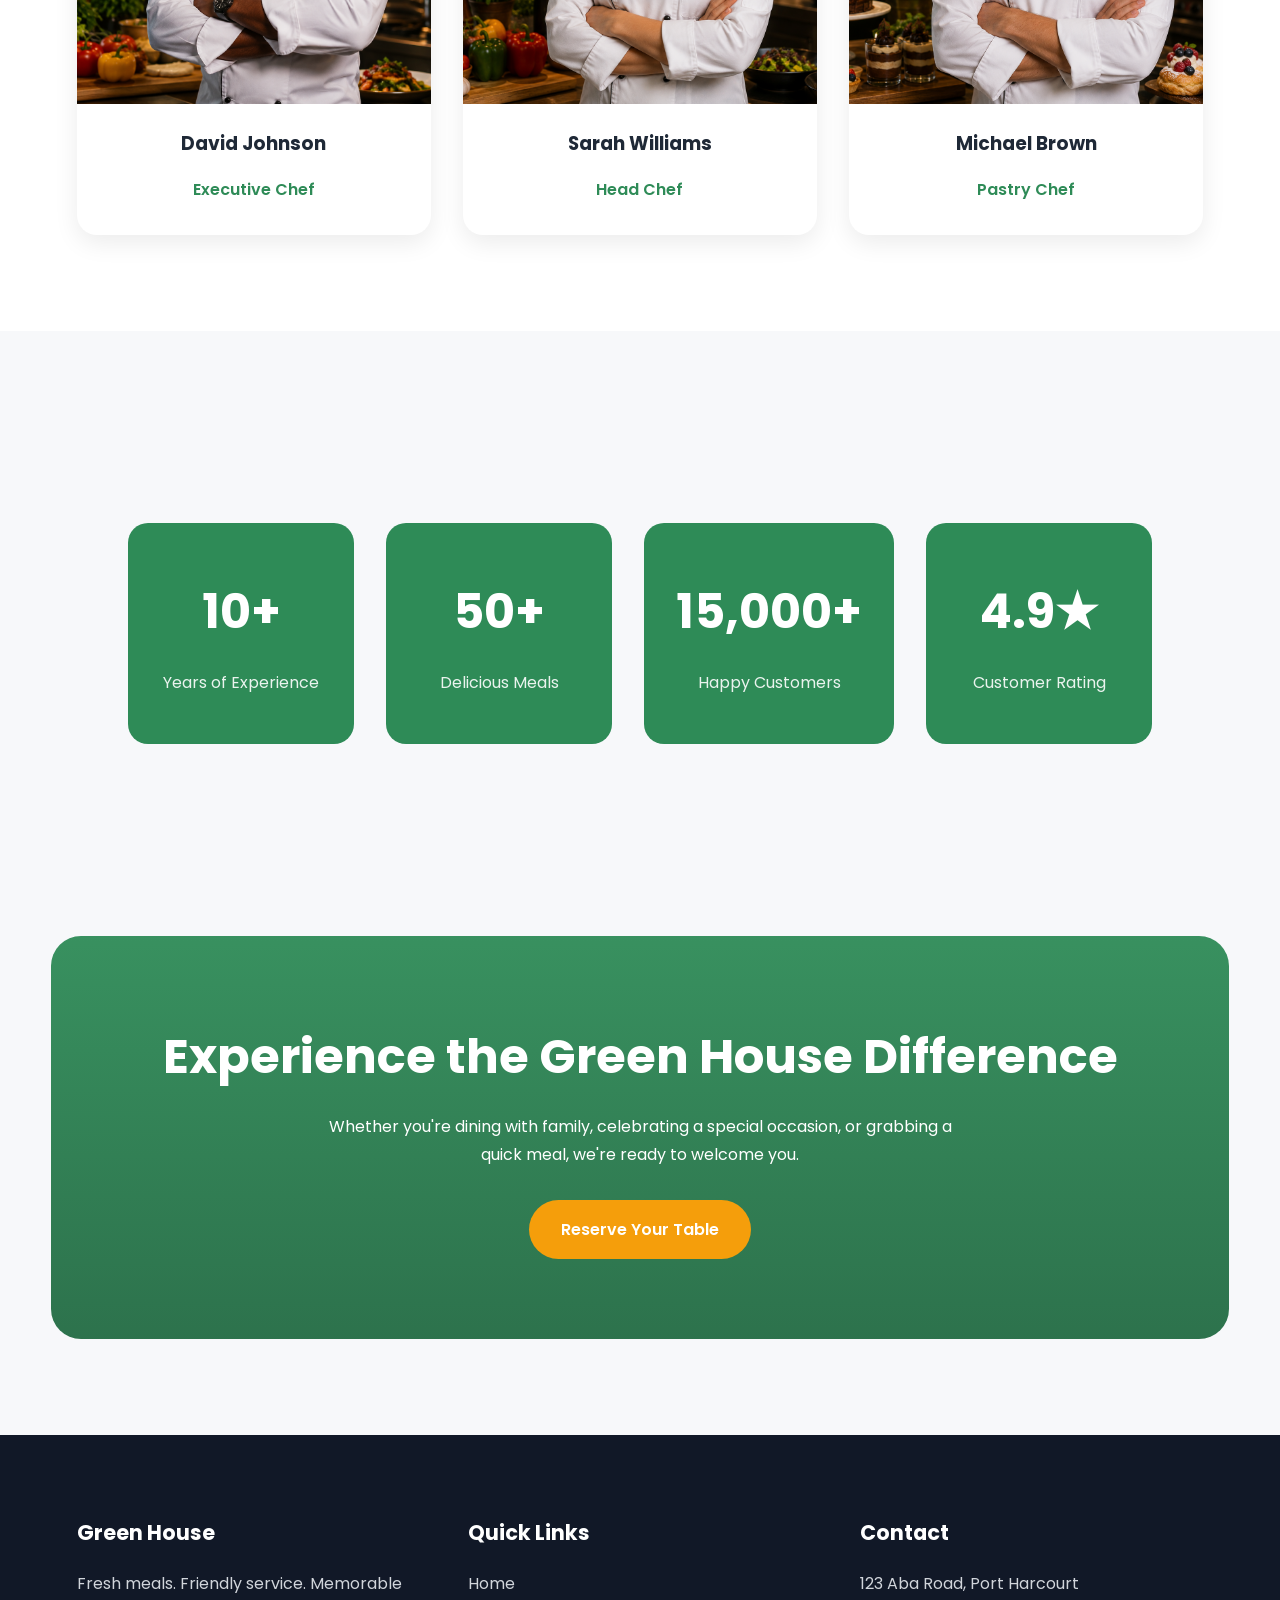
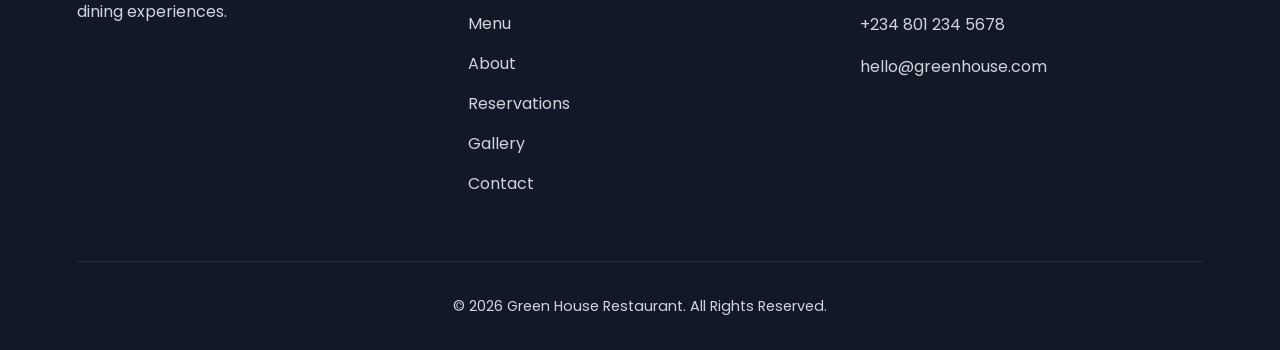
==== commit 32fcd8f3: "images added" ====
--- a/pages/about.html
+++ b/pages/about.html
@@ -71,7 +71,7 @@
 
         <div class="story-image">
 
-            <img src="images/restaurant-interior.jpg"
+            <img src="/assets/images/restaurant-interior.png"
                 alt="Green House Restaurant">
 
         </div>
@@ -313,7 +313,7 @@
 
             <article class="chef-card">
 
-                <img src="images/chef-1.jpg"
+                <img src="/assets/images/chef-1.png"
                     alt="Executive Chef">
 
                 <h3>
@@ -334,7 +334,7 @@
 
             <article class="chef-card">
 
-                <img src="images/chef-2.jpg"
+                <img src="/assets/images/chef-2.png"
                     alt="Head Chef">
 
                 <h3>
@@ -355,7 +355,7 @@
 
             <article class="chef-card">
 
-                <img src="images/chef-3.jpg"
+                <img src="/assets/images/chef-3.png"
                     alt="Pastry Chef">
 
                 <h3>
--- a/css/style.css
+++ b/css/style.css
@@ -79,6 +79,13 @@
 a{
 
     text-decoration:none;
+
+}
+
+a:link,
+a:visited{
+
+    color:inherit;
 
 }
 
--- a/css/about.css
+++ b/css/about.css
@@ -18,7 +18,7 @@
 
     background:
     linear-gradient(rgba(0,0,0,.65),rgba(0,0,0,.45)),
-    url("../images/about-banner.jpg");
+    url("../assets/images/about-banner.png");
 
     background-size:cover;
 
--- a/css/responsive.css
+++ b/css/responsive.css
@@ -278,9 +278,35 @@
 
     .statistics{
 
-        grid-template-columns:repeat(2,1fr);
-
-    }
+    grid-template-columns:repeat(2,minmax(0,1fr));
+
+    gap:1rem;
+
+}
+
+.stat{
+
+    padding:2rem 1rem;
+
+    min-width:0;
+
+}
+
+.stat h2{
+
+    font-size:clamp(2rem,8vw,2.5rem);
+
+    overflow-wrap:anywhere;
+
+}
+
+.stat p{
+
+    font-size:.9rem;
+
+    overflow-wrap:break-word;
+
+}
     
     
     /* ==========================================
